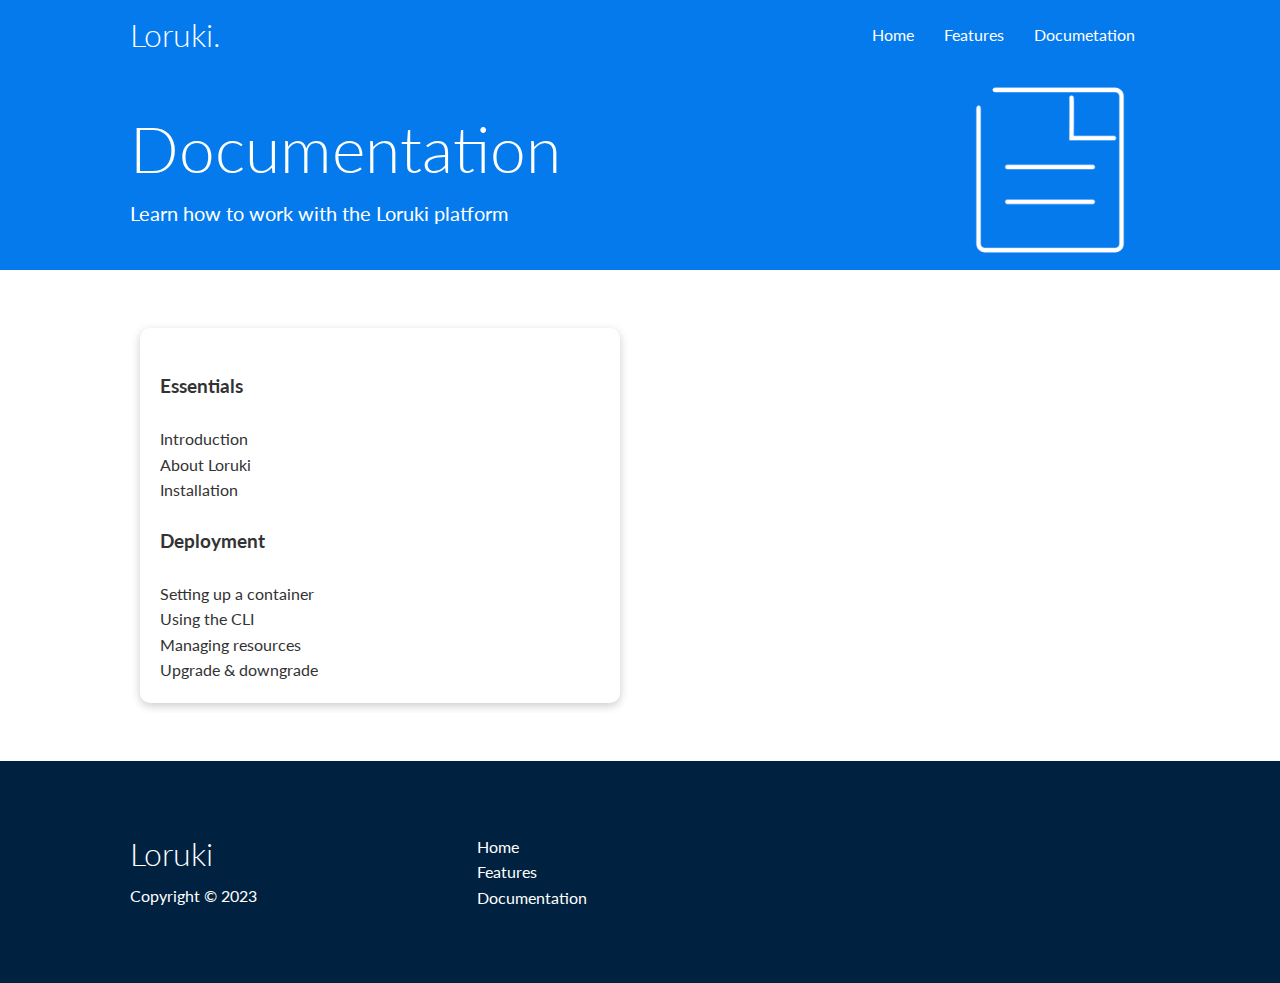
==== documentation.html @ 8c6f7db1 "added pages, readme and updated stylesheets" ====
<!DOCTYPE html>
<html lang="en">
<head>
    <meta charset="UTF-8">
    <meta name="viewport" content="width=device-width, initial-scale=1.0">
    <title>Loruki | Cloud Hosting For Eveyone</title>
    <link rel="stylesheet" href="https://cdnjs.cloudflare.com/ajax/libs/font-awesome/6.4.2/css/all.min.css" integrity="sha512-z3gLpd7yknf1YoNbCzqRKc4qyor8gaKU1qmn+CShxbuBusANI9QpRohGBreCFkKxLhei6S9CQXFEbbKuqLg0DA==" crossorigin="anonymous" referrerpolicy="no-referrer" />
    <link rel="stylesheet" href="css/styles.css">
    <link rel="stylesheet" href="css/utilities.css">
</head>
<body>
    <!-- Navbar -->
    <div class="navbar">
        <div class="container flex">
            <h1 class="logo">Loruki.</h1>
            <nav>
                <ul>
                    <li><a href="index.html">Home</a></li>
                    <li><a href="features.html">Features</a></li>
                    <li><a href="documetation.html">Documetation</a></li>
                </ul>
            </nav>
        </div>
    </div>

    <!-- Head -->
    <section class="docs-head bg-primary py3">
        <div class="container grid">
            <div>
                <h1 class="xl">Documentation</h1>
                <p class="lead"> Learn how to work with the Loruki platform</p>
            </div>
            <img src="images/docs.png" alt="">
        </div>
    </section>

    <!-- Docs main -->
    <section class="docs-main my-4">
        <div class="container grid">
            <div class="card bg-light p3">
                <h3 class="my-2">Essentials</h3>
                <nav>
                    <ul>
                        <li><a href="#">Introduction</a></li>
                        <li><a href="#">About Loruki</a></li>
                        <li><a href="#">Installation</a></li>
                    </ul>
                </nav>

                <h3 class="my-2">Deployment</h3>
                <nav>
                    <ul>
                        <li><a href="#">Setting up a container</a></li>
                        <li><a href="#">Using the CLI</a></li>
                        <li><a href="#">Managing resources</a></li>
                        <li><a href="#">Upgrade & downgrade</a></li>
                    </ul>
                </nav>
            </div>
        </div>
    </section>
 
    <!-- Footer -->
    <footer class="footer bg-dark py-5">
        <div class="container grid grid-3">
            <div>
                <h1>Loruki</h1>
                <p>Copyright &copy; 2023</p>
            </div>
            <nav>
                <ul>
                    <li><a href="index.html">Home</a></li>
                    <li><a href="features.html">Features</a></li>
                    <li><a href="documentation.html">Documentation</a></li>
                </ul>
            </nav>
            <div class="social">
                <a href="#"><i class="fab fa-github fa-2x"></i></a>
                <a href="#"><i class="fab fa-facebook fa-2x"></i></a>
                <a href="#"><i class="fab fa-instagram fa-2x"></i></a>
                <a href="#"><i class="fab fa-twitter fa-2x"></i></a>
            </div>
        </div>
    </footer>
</body>
</html>
---- css/styles.css ----
@import url('https://fonts.googleapis.com/css2?family=Lato:wght@300&display=swap');

:root {
    --primary-color: #047aed;
    --secondary-color: #1c3fa8;
    --dark-color: #002240;
    --light-color: #f4f4f4;
}

* {
    box-sizing: border-box;
    margin: 0;
    padding: 0;
}

a {
    color: #333;
    text-decoration: none;
}

body {
    color: #333;
    font-family: "Lato", sans-serif;
    line-height: 1.6;
}

h1, h2 {
    font-weight: 300;
    line-height: 1.2;
    margin: 10px 0;
}

img {
    width: 100%;
}

p {
    margin: 10px 0;
}

ul {
    list-style-type: none;
}

.cli .grid {
    grid-template-columns: repeat(3, 1fr);
    grid-template-rows: repeat(2, 1fr);
}

.cli .grid > *:first-child {
    grid-column: 1 / span 2;
    grid-row: 1 / span 2;
}

.cloud .grid {
    grid-template-columns: 4fr 3fr;
}

.features-head img, .docs-head img {
    justify-self: flex-end;
    width: 200px;
}

.features-main .card > i {
    margin-right: 20px;
}

.features-main .grid {
    padding: 30px;
}

.features-main .grid > *:first-child {
    grid-column: span 3;
}

.features-main .grid > *:nth-child(2) {
    grid-column: span 2;
}

.features-sub-head img {
    justify-self: flex-end;
    width: 300px;
}

.footer .social a {
    margin: 0 10px;
}

.languages .card {
    margin: 18px 10px 40px;
    text-align: center;
    transition: transform 0.2s ease-in;
}
.languages .card:hover {
    transform: translateY(-15px);
}

.languages .card h4 {
    font-size: 20px;
    margin-bottom: 10px;
}

.languages .flex {
    flex-wrap: wrap;
}

.navbar {
    background-color: var(--primary-color);
    color: #fff;
    height: 70px;
}

.navbar a {
    color: #fff;
    margin: 0 5px;
    padding: 10px;
}

.navbar a:hover {
    border-bottom: 2px solid #fff;
}

.navbar .flex {
    justify-content: space-between;
}

.navbar ul {
    display: flex;
}

.showcase {
    background-color: var(--primary-color);
    color: #fff;
    height: 400px;
    position: relative;
}

.showcase::before, .showcase::after {
    background-color: #fff;
    bottom: -70px;
    content: "";
    height: 100px;
    left: 0;
    position: absolute;
    right: 0;
    transform: skewY(-3deg);
    -webkit-transform: skewY(-3deg);
    -moz-transform: skewY(-3deg);
    -ms-transform: skewY(-3deg);
}

.showcase-form {
    height: 350px;
    padding: 40px;
    position: relative;
    top: 60px;
    width: 400px;
    z-index: 100;
}

.showcase-form input[type="text"],
.showcase-form input[type="email"]  {
    border: 0;
    border-bottom: 1px solid #b4becb;
    font-size: 16px;
    padding: 3px;
    width: 100%;
}

.showcase-form input:focus {
    outline: none;
}

.showcase-form .form-control {
    margin: 30px 0;
}

.showcase .grid {
    grid-template-columns: 55% 45%;
    gap: 30px;
    overflow: visible;
}

.showcase h1 {
    font-size: 40px;
}

.showcase p {
    margin: 20px 0;
}

.stats {
    padding-top: 100px;
}

.stats-heading {
    margin: auto;
    max-width: 500px;
}

.stats .grid h3 {
    font-size: 35px;
}

.stats .grid p {
    font-size: 20px;
    font-weight: bold;
}

#stats-header {
    margin: auto;
}

/* Tablets and under */
@media (max-width:768px) {
    .grid,
    .showcase .grid,
    .stats .grid,
    .cli .grid,
    .cloud .grid {
        grid-template-columns: 1fr;
        grid-template-rows: 1fr;
    }

    .cli .grid > *:first-child {
        grid-column: 1;
        grid-row: 1;
    }

    .showcase {
        height: auto;
    }

    .showcase-text {
        text-align: center;
        margin-top: 40px;
    }
    
    .showcase-form {
        justify-self: center;
        margin: auto;
    }
}

/* Mobile */
@media (max-width: 500px) {
    .navbar {
        height: 110px;
    }

    .navbar .flex {
        flex-direction: column;
    }

    .navbar ul {
        background-color: rgba(0, 0, 0, 0.1);
        padding: 10px;
    }
}
---- css/utilities.css ----
.btn {
    background-color: var(--primary-color);
    border: none;
    border-radius: 5px;
    color: #fff;
    cursor: pointer;
    display: inline-block;
    padding: 10px 30px;
}

.btn-primary, .bg-primary {
    background-color: var(--primary-color);
    color: #fff;
}

.btn-secondary, .bg-secondary {
    background-color: var(--secondary-color);
    color: #fff;
}

.btn-dark, .bg-dark {
    background-color: var(--dark-color);
    color: #fff;
}

.btn-light, .bg-light {
    background-color: var(--light-color);
    color: #333;
}

.btn-primary a,
.bg-primary a,
.btn-secondary a,
.bg-secondary a,
.btn-dark a,
.bg-dark a {
    color: #fff;
}


.btn:hover {
    transform: scale(0.98);
}

.btn-outline {
    background-color: transparent;
    border: 1px solid #fff;
}

.card {
    background-color: #fff;
    border-radius: 10px;
    box-shadow: 0 3px 10px rgba(0, 0, 0, 0.2);
    color: #333;
    margin: 10px;
    padding: 20px;
}

.container {
    margin: 0 auto;
    max-width: 1100px;
    overflow: auto;
    padding: 0 40px;
}

.flex {
    align-items: center;
    display: flex;
    height: 100%;
    justify-content: center;
}

.grid {
    display: grid;
    grid-template-columns: repeat(2, 1fr);
    gap: 20px;
    height: 100%;
    justify-content: center;
    align-items: center;
}

.grid-3 {
    grid-template-columns: repeat(3, 1fr);
}

.lead {
    font-size: 20px;
}

.lg {
    font-size: 3rem;
}

.m-1 {
    margin: 1rem;
}

.m-2 {
    margin: 1.5rem;
}

.m-3 {
    margin: 2rem;
}

.m-4 {
    margin: 3rem;
}

.m-5 {
    margin: 4rem;
}

.md {
    font-size: 2rem;
}

.my-1 {
    margin: 1rem 0;
}

.my-2 {
    margin: 1.5rem 0;
}

.my-3 {
    margin: 2rem 0;
}

.my-4 {
    margin: 3rem 0;
}

.my-5 {
    margin: 4rem 0;
}

.p-1 {
    padding: 1rem;
}

.p-2 {
    padding: 1.5rem;
}

.p-3 {
    padding: 2rem;
}

.p-4 {
    padding: 3rem;
}

.p-5 {
    padding: 4rem;
}

.py-1 {
    padding: 1rem 0;
}

.py-2 {
    padding: 1.5rem 0;
}

.py-3 {
    padding: 2rem 0;
}

.py-4 {
    padding: 3rem 0;
}

.py-5 {
    padding: 4rem 0;
}

.sm {
    font-size: 1rem;
}

.text-center {
    text-align: center;
}

.xl {
    font-size: 4rem;
}
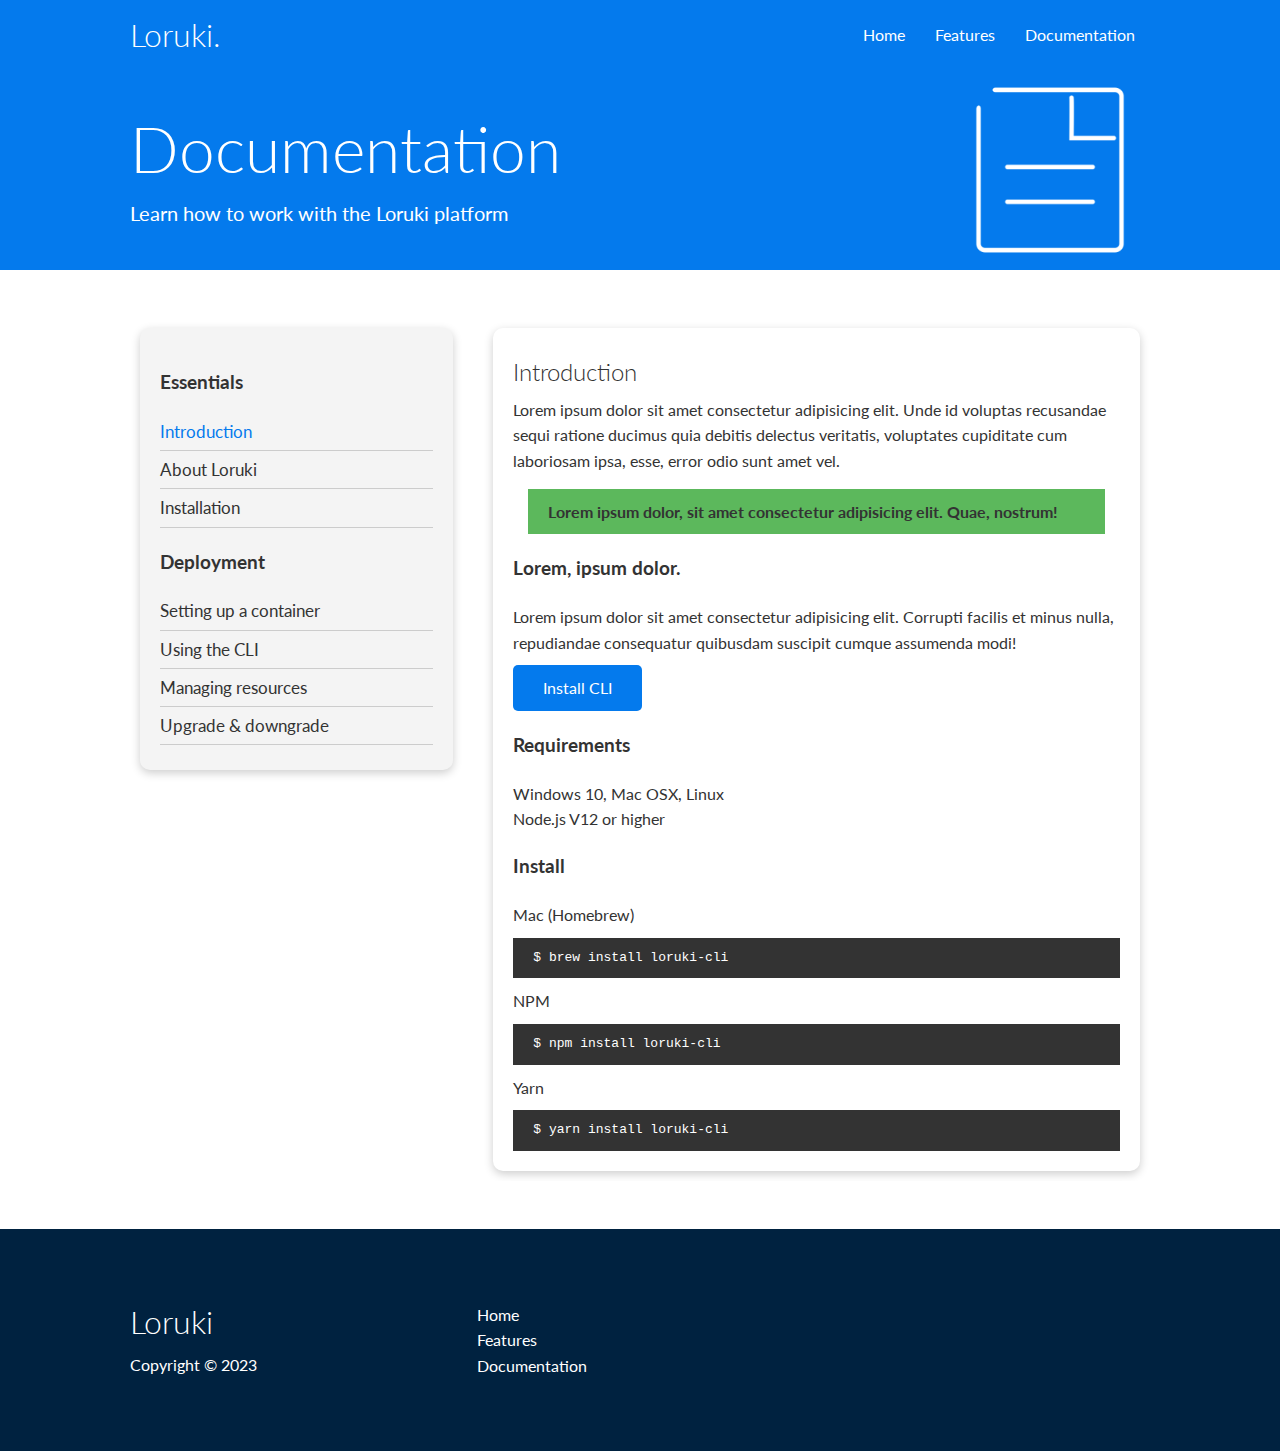
==== commit d633aeb0: "fixed links and polished documentation" ====
--- a/documentation.html
+++ b/documentation.html
@@ -17,7 +17,7 @@
                 <ul>
                     <li><a href="index.html">Home</a></li>
                     <li><a href="features.html">Features</a></li>
-                    <li><a href="documetation.html">Documetation</a></li>
+                    <li><a href="documentation.html">Documentation</a></li>
                 </ul>
             </nav>
         </div>
@@ -41,7 +41,7 @@
                 <h3 class="my-2">Essentials</h3>
                 <nav>
                     <ul>
-                        <li><a href="#">Introduction</a></li>
+                        <li><a class="text-primary" href="#">Introduction</a></li>
                         <li><a href="#">About Loruki</a></li>
                         <li><a href="#">Installation</a></li>
                     </ul>
@@ -56,6 +56,35 @@
                         <li><a href="#">Upgrade & downgrade</a></li>
                     </ul>
                 </nav>
+            </div>
+            <div class="card">
+                <h2>Introduction</h2>
+                <p>Lorem ipsum dolor sit amet consectetur adipisicing elit. Unde id voluptas recusandae sequi ratione ducimus quia debitis delectus veritatis, voluptates cupiditate cum laboriosam ipsa, esse, error odio sunt amet vel.</p>
+                
+                <div class="alert alert-success">
+                    <i class="fas fa-info"></i>
+                    Lorem ipsum dolor, sit amet consectetur adipisicing elit. Quae, nostrum!
+                </div>
+
+                <h3>Lorem, ipsum dolor.</h3>
+                <p>Lorem ipsum dolor sit amet consectetur adipisicing elit. Corrupti facilis et minus nulla, repudiandae consequatur quibusdam suscipit cumque assumenda modi!</p>
+                <a href="#" class="btn btn-primary">Install CLI</a>
+
+                <h3>Requirements</h3>
+                <ul>
+                    <li>Windows 10, Mac OSX, Linux</li>
+                    <li>Node.js V12 or higher</li>
+                </ul>
+
+                <h3>Install</h3>
+                <p>Mac (Homebrew)</p>
+                <pre><code>$ brew install loruki-cli</code></pre>
+                <p>NPM</p>
+                <pre><code>$ npm install loruki-cli</code></pre>
+                <p>Yarn</p>
+                <pre><code>$ yarn install loruki-cli</code></pre>
+
+
             </div>
         </div>
     </section>
--- a/css/styles.css
+++ b/css/styles.css
@@ -5,6 +5,8 @@
     --secondary-color: #1c3fa8;
     --dark-color: #002240;
     --light-color: #f4f4f4;
+    --success-color: #5cb85c;
+    --error-color: #d9534f;
 }
 
 * {
@@ -13,96 +15,47 @@
     padding: 0;
 }
 
-a {
-    color: #333;
-    text-decoration: none;
-}
-
 body {
     color: #333;
     font-family: "Lato", sans-serif;
     line-height: 1.6;
 }
 
+ul {
+    list-style-type: none;
+}
+
+a {
+    color: #333;
+    text-decoration: none;
+}
+
 h1, h2 {
     font-weight: 300;
     line-height: 1.2;
     margin: 10px 0;
 }
 
+p {
+    margin: 10px 0;
+}
+
 img {
     width: 100%;
 }
 
-p {
-    margin: 10px 0;
-}
-
-ul {
-    list-style-type: none;
-}
-
-.cli .grid {
-    grid-template-columns: repeat(3, 1fr);
-    grid-template-rows: repeat(2, 1fr);
-}
-
-.cli .grid > *:first-child {
-    grid-column: 1 / span 2;
-    grid-row: 1 / span 2;
-}
-
-.cloud .grid {
-    grid-template-columns: 4fr 3fr;
-}
-
-.features-head img, .docs-head img {
-    justify-self: flex-end;
-    width: 200px;
-}
-
-.features-main .card > i {
-    margin-right: 20px;
-}
-
-.features-main .grid {
-    padding: 30px;
-}
-
-.features-main .grid > *:first-child {
-    grid-column: span 3;
-}
-
-.features-main .grid > *:nth-child(2) {
-    grid-column: span 2;
-}
-
-.features-sub-head img {
-    justify-self: flex-end;
-    width: 300px;
-}
-
-.footer .social a {
-    margin: 0 10px;
-}
-
-.languages .card {
-    margin: 18px 10px 40px;
-    text-align: center;
-    transition: transform 0.2s ease-in;
-}
-.languages .card:hover {
-    transform: translateY(-15px);
-}
-
-.languages .card h4 {
-    font-size: 20px;
-    margin-bottom: 10px;
-}
-
-.languages .flex {
-    flex-wrap: wrap;
-}
+code, pre {
+    background-color: #333;
+    color: #fff;
+    padding: 10px;
+}
+
+.hidden {
+    visibility: hidden;
+    height: 0;
+}
+
+/* Navbar */
 
 .navbar {
     background-color: var(--primary-color);
@@ -128,6 +81,7 @@
     display: flex;
 }
 
+/* Showcase */
 .showcase {
     background-color: var(--primary-color);
     color: #fff;
@@ -149,7 +103,12 @@
     -ms-transform: skewY(-3deg);
 }
 
+.showcase-text {
+    animation: slideInFromLeft 1s ease-in;
+}
+
 .showcase-form {
+    animation: slideInFromRight 1s ease-in;
     height: 350px;
     padding: 40px;
     position: relative;
@@ -189,7 +148,9 @@
     margin: 20px 0;
 }
 
+/* Stats */
 .stats {
+    animation: slideInFromBottom 1s ease-in;
     padding-top: 100px;
 }
 
@@ -207,8 +168,133 @@
     font-weight: bold;
 }
 
-#stats-header {
-    margin: auto;
+/* CLI */
+.cli .grid {
+    grid-template-columns: repeat(3, 1fr);
+    grid-template-rows: repeat(2, 1fr);
+}
+
+.cli .grid > *:first-child {
+    grid-column: 1 / span 2;
+    grid-row: 1 / span 2;
+}
+
+/* Cloud */
+.cloud .grid {
+    grid-template-columns: 4fr 3fr;
+}
+
+/* Languages */
+.languages .card {
+    margin: 18px 10px 40px;
+    text-align: center;
+    transition: transform 0.2s ease-in;
+}
+.languages .card:hover {
+    transform: translateY(-15px);
+}
+
+.languages .card h4 {
+    font-size: 20px;
+    margin-bottom: 10px;
+}
+
+.languages .flex {
+    flex-wrap: wrap;
+}
+
+/* Features */
+.features-head img, .docs-head img {
+    justify-self: flex-end;
+    width: 200px;
+}
+
+.features-main .card > i {
+    margin-right: 20px;
+}
+
+.features-main .grid {
+    padding: 30px;
+}
+
+.features-main .grid > *:first-child {
+    grid-column: span 3;
+}
+
+.features-main .grid > *:nth-child(2) {
+    grid-column: span 2;
+}
+
+.features-sub-head img {
+    justify-self: flex-end;
+    width: 300px;
+}
+
+/* Docs */
+
+.docs-main h3 {
+    margin: 20px 0;
+}
+.docs-main .grid {
+    align-items: flex-start;
+    grid-template-columns: 1fr 2fr;
+}
+
+.docs-main nav li {
+    font-size: 17px;
+    padding-bottom: 5px;
+    margin-bottom: 5px;
+    border-bottom: 1px solid #ccc;
+}
+
+.docs-main a:hover {
+    font-weight: bold;
+}
+
+/* Footer */
+.footer .social a {
+    margin: 0 10px;
+}
+
+/* Animations */
+@keyframes slideInFromLeft {
+    0% {
+        transform: translateX(-100%);
+    }
+
+    100% {
+        transform: translateX(0);
+    }
+}
+
+@keyframes slideInFromRight {
+    0% {
+        transform: translateX(100%);
+    }
+
+    100% {
+        transform: translateX(0);
+    }
+}
+
+@keyframes slideInFromTop {
+    0% {
+        transform: translateY(-100%);
+    }
+
+    100% {
+        transform: translateY(0);
+    }
+}
+
+@keyframes slideInFromBottom {
+    0% {
+        transform: translateY(100%);
+    }
+
+    100% {
+        transform: translateY(0);
+    }
 }
 
 /* Tablets and under */
@@ -217,7 +303,9 @@
     .showcase .grid,
     .stats .grid,
     .cli .grid,
-    .cloud .grid {
+    .cloud .grid,
+    .features-main .grid,
+    .docs-main .grid {
         grid-template-columns: 1fr;
         grid-template-rows: 1fr;
     }
@@ -232,13 +320,32 @@
     }
 
     .showcase-text {
+        animation: slideInFromTop 1s ease-in;
         text-align: center;
         margin-top: 40px;
     }
     
     .showcase-form {
+        animation: slideInFromBottom 1s ease-in;
         justify-self: center;
         margin: auto;
+    }
+
+    .features-head,
+    .features-sub-head,
+    .docs-head {
+        text-align: center;
+    }
+
+    .features-head img,
+    .features-sub-head img,
+    .docs-head img {
+        justify-self: center;
+    }
+
+    .features-main .grid > *:first-child,
+    .features-main .grid > *:nth-child(2) {
+        grid-column: 1;
     }
 }
 
--- a/css/utilities.css
+++ b/css/utilities.css
@@ -1,50 +1,8 @@
-.btn {
-    background-color: var(--primary-color);
-    border: none;
-    border-radius: 5px;
-    color: #fff;
-    cursor: pointer;
-    display: inline-block;
-    padding: 10px 30px;
-}
-
-.btn-primary, .bg-primary {
-    background-color: var(--primary-color);
-    color: #fff;
-}
-
-.btn-secondary, .bg-secondary {
-    background-color: var(--secondary-color);
-    color: #fff;
-}
-
-.btn-dark, .bg-dark {
-    background-color: var(--dark-color);
-    color: #fff;
-}
-
-.btn-light, .bg-light {
-    background-color: var(--light-color);
-    color: #333;
-}
-
-.btn-primary a,
-.bg-primary a,
-.btn-secondary a,
-.bg-secondary a,
-.btn-dark a,
-.bg-dark a {
-    color: #fff;
-}
-
-
-.btn:hover {
-    transform: scale(0.98);
-}
-
-.btn-outline {
-    background-color: transparent;
-    border: 1px solid #fff;
+.container {
+    margin: 0 auto;
+    max-width: 1100px;
+    overflow: auto;
+    padding: 0 40px;
 }
 
 .card {
@@ -56,11 +14,117 @@
     padding: 20px;
 }
 
-.container {
-    margin: 0 auto;
-    max-width: 1100px;
-    overflow: auto;
-    padding: 0 40px;
+.btn {
+    background-color: var(--primary-color);
+    border: none;
+    border-radius: 5px;
+    color: #fff;
+    cursor: pointer;
+    display: inline-block;
+    padding: 10px 30px;
+}
+
+.btn:hover {
+    transform: scale(0.98);
+}
+
+.btn-outline {
+    background-color: transparent;
+    border: 1px solid #fff;
+}
+
+/* Backgrounds and colored buttons */
+
+.btn-primary, .bg-primary {
+    background-color: var(--primary-color);
+    color: #fff;
+}
+
+.btn-secondary, .bg-secondary {
+    background-color: var(--secondary-color);
+    color: #fff;
+}
+
+.btn-dark, .bg-dark {
+    background-color: var(--dark-color);
+    color: #fff;
+}
+
+.btn-light, .bg-light {
+    background-color: var(--light-color);
+    color: #333;
+}
+
+.btn-primary a,
+.bg-primary a,
+.btn-secondary a,
+.bg-secondary a,
+.btn-dark a,
+.bg-dark a {
+    color: #fff;
+}
+
+/* Text colors */
+.text-primary {
+    color: var(--primary-color);
+}
+
+.text-secondary {
+    color: var(--secondary-color);
+}
+
+.text-dark {
+    color: var(--dark-color);
+}
+
+.text-light {
+    color: var(--light-color);
+}
+
+/* Text sizes */
+.lead {
+    font-size: 20px;
+}
+
+.sm {
+    font-size: 1rem;
+}
+
+.md {
+    font-size: 2rem;
+}
+
+.lg {
+    font-size: 3rem;
+}
+
+.xl {
+    font-size: 4rem;
+}
+
+.text-center {
+    text-align: center;
+}
+
+
+/* Alert */
+.alert {
+    background-color: var(--light-color);
+    padding: 10px 20px;
+    font-weight: bold;
+    margin: 15px;
+}
+
+.alert .i {
+    margin-right: 10px;
+}
+
+.alert-success {
+    background-color: var(--success-color);
+}
+
+.alert-error {
+    background-color: var(--error-color);
 }
 
 .flex {
@@ -83,14 +147,7 @@
     grid-template-columns: repeat(3, 1fr);
 }
 
-.lead {
-    font-size: 20px;
-}
-
-.lg {
-    font-size: 3rem;
-}
-
+/* Margin */
 .m-1 {
     margin: 1rem;
 }
@@ -111,10 +168,6 @@
     margin: 4rem;
 }
 
-.md {
-    font-size: 2rem;
-}
-
 .my-1 {
     margin: 1rem 0;
 }
@@ -135,6 +188,7 @@
     margin: 4rem 0;
 }
 
+/* Padding */
 .p-1 {
     padding: 1rem;
 }
@@ -173,16 +227,4 @@
 
 .py-5 {
     padding: 4rem 0;
-}
-
-.sm {
-    font-size: 1rem;
-}
-
-.text-center {
-    text-align: center;
-}
-
-.xl {
-    font-size: 4rem;
 }